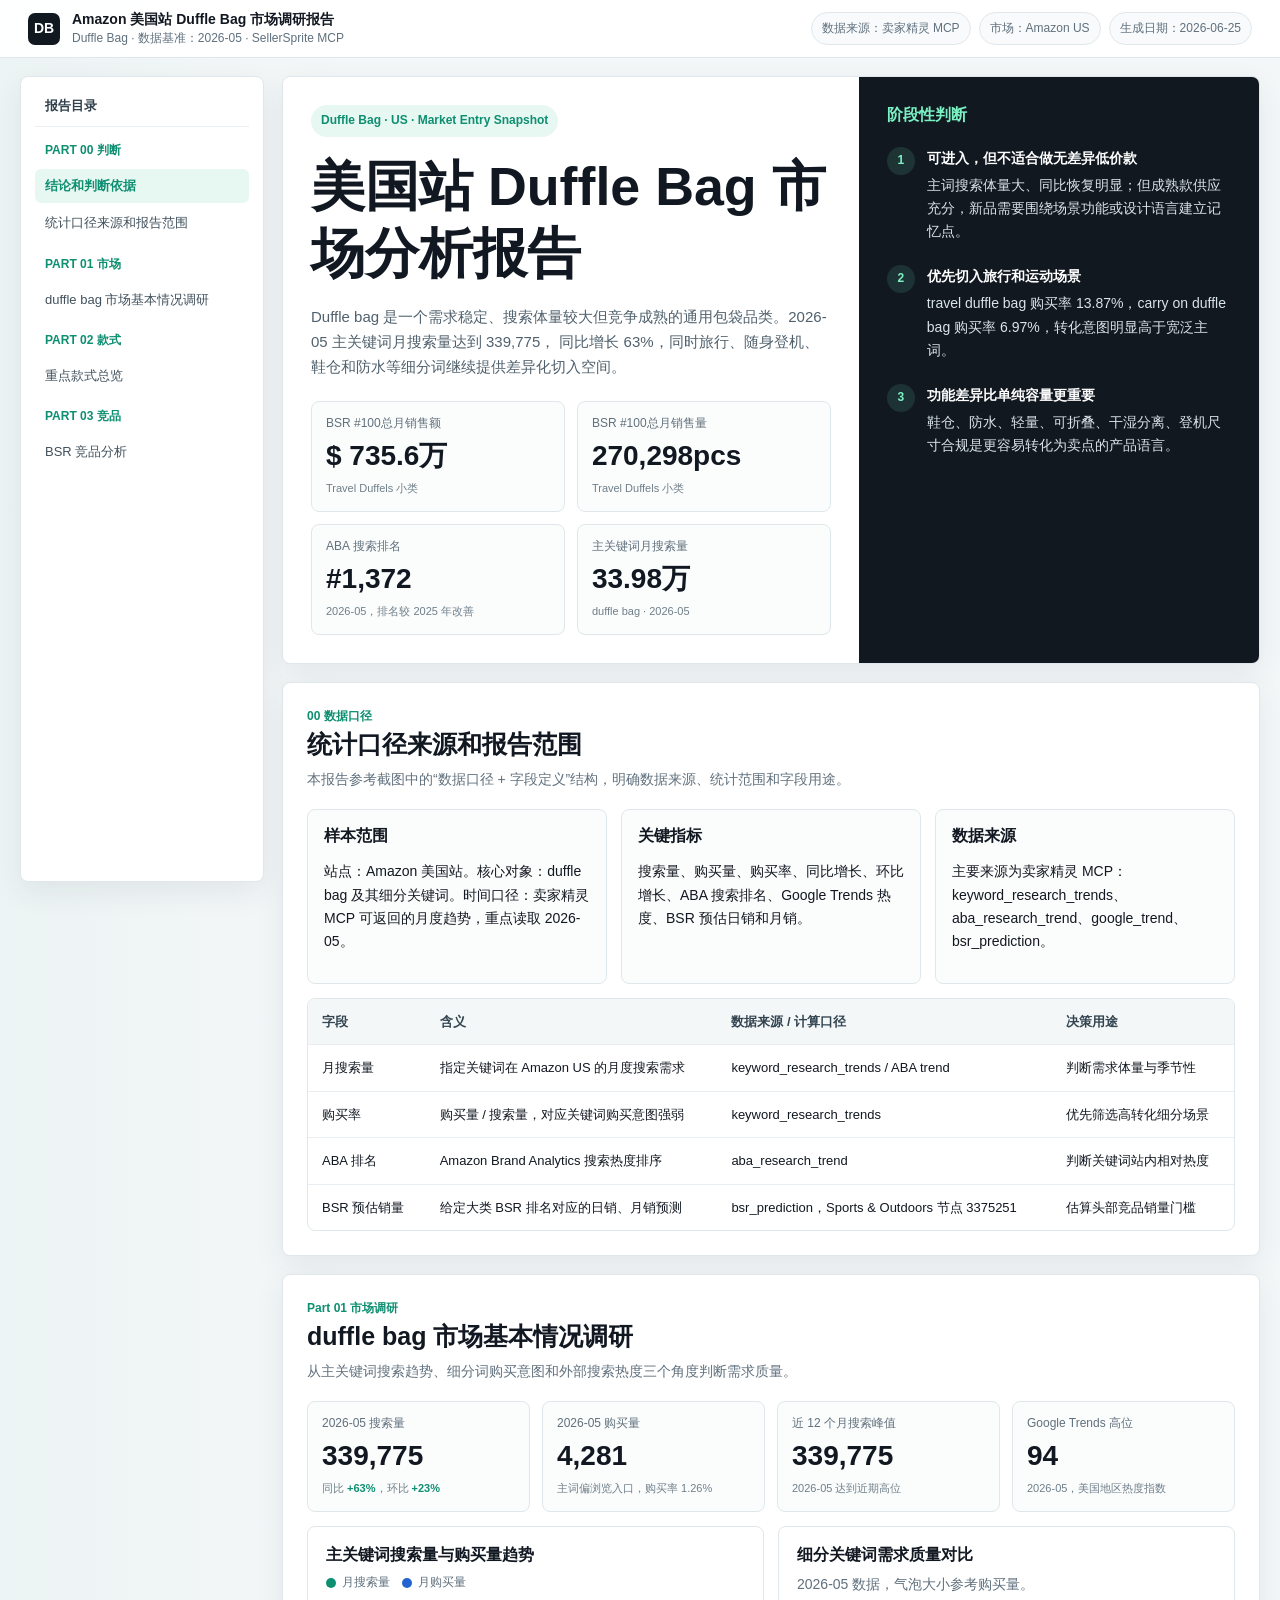
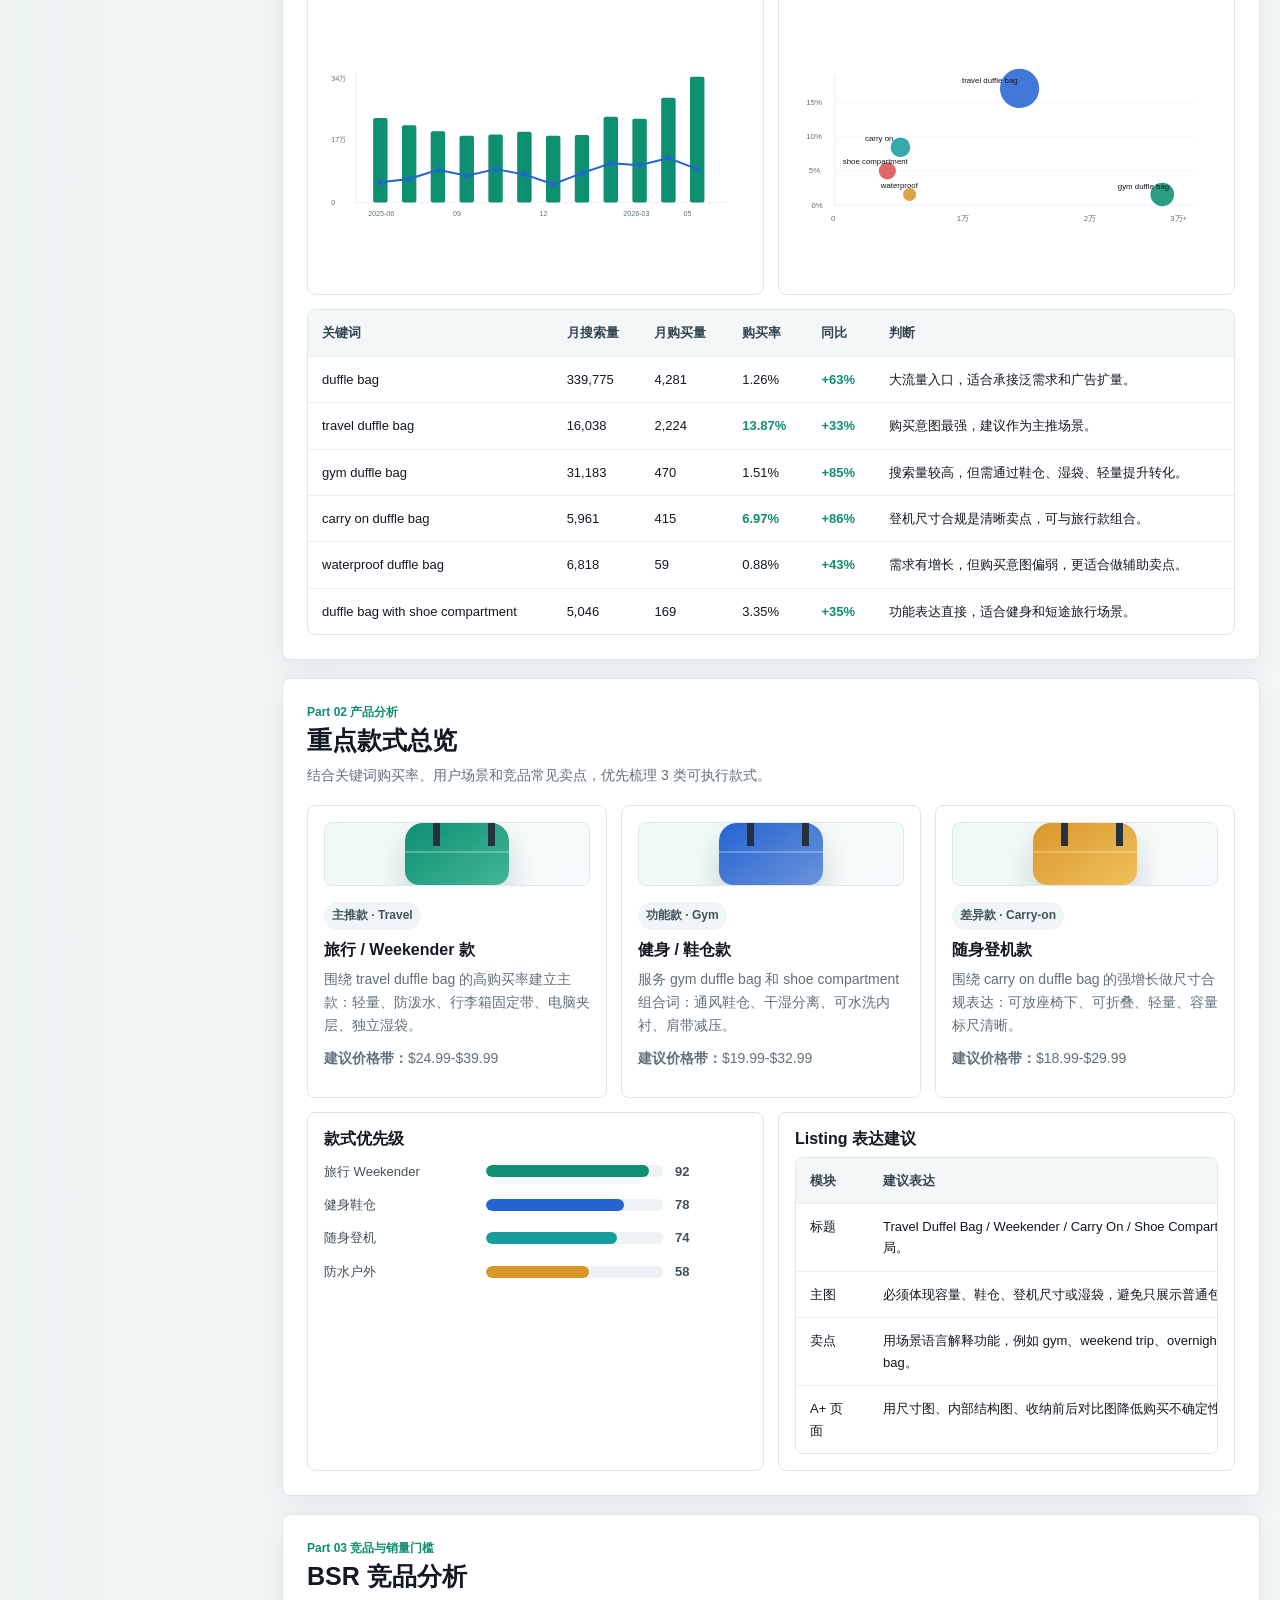
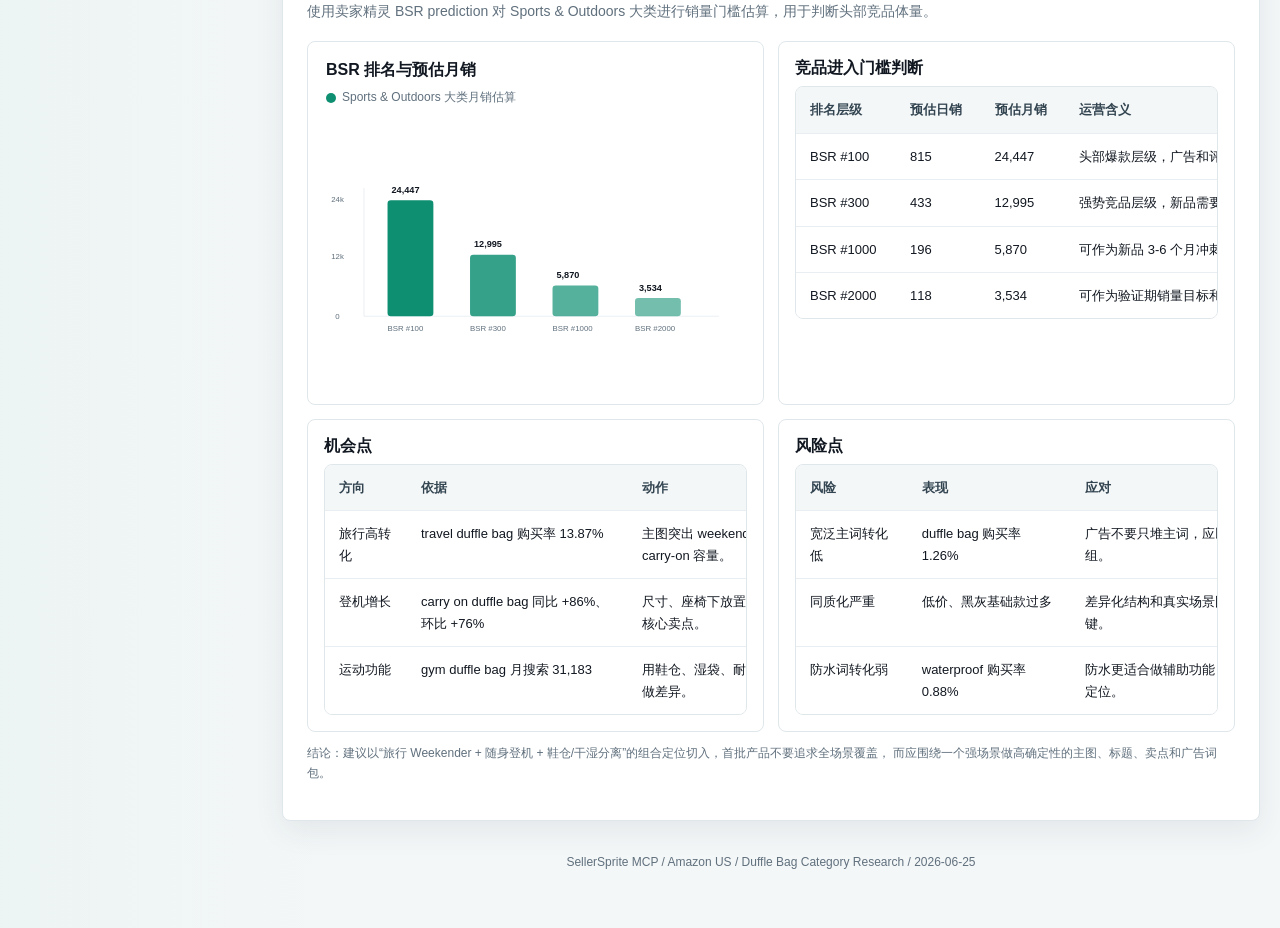
==== duffle-bag-report.html @ 6514e470 "Add files via upload" ====
<!doctype html>
<html lang="zh-CN">
<head>
  <meta charset="utf-8">
  <meta name="viewport" content="width=device-width, initial-scale=1">
  <title>Amazon 美国站 Duffle Bag 市场调研报告</title>
  <style>
    :root {
      --bg: #f4f7f8;
      --paper: #ffffff;
      --ink: #121821;
      --muted: #60707d;
      --soft: #e8eef1;
      --line: #dfe7eb;
      --green: #0e8f72;
      --green-soft: #e7f7f1;
      --blue: #2364d2;
      --teal: #159c9c;
      --amber: #d9972a;
      --red: #d94a4a;
      --nav: #ffffff;
      --dark: #111820;
      --radius: 8px;
      --shadow: 0 10px 30px rgba(35, 54, 67, 0.08);
    }

    * { box-sizing: border-box; }

    html {
      scroll-behavior: smooth;
    }

    body {
      margin: 0;
      color: var(--ink);
      background:
        linear-gradient(90deg, rgba(14,143,114,0.03), transparent 28%),
        var(--bg);
      font-family: Arial, "Microsoft YaHei", "PingFang SC", sans-serif;
      font-size: 14px;
      line-height: 1.65;
    }

    a { color: inherit; text-decoration: none; }

    .topbar {
      position: sticky;
      top: 0;
      z-index: 5;
      height: 58px;
      display: flex;
      align-items: center;
      justify-content: space-between;
      gap: 20px;
      padding: 0 28px;
      background: rgba(255,255,255,0.94);
      border-bottom: 1px solid var(--line);
      backdrop-filter: blur(12px);
    }

    .brand {
      display: flex;
      align-items: center;
      gap: 12px;
      min-width: 0;
    }

    .brand-mark {
      width: 32px;
      height: 32px;
      border-radius: 7px;
      background: var(--dark);
      display: grid;
      place-items: center;
      color: #fff;
      font-weight: 800;
      letter-spacing: 0;
    }

    .brand strong {
      display: block;
      font-size: 14px;
      line-height: 1.2;
      white-space: nowrap;
      overflow: hidden;
      text-overflow: ellipsis;
    }

    .brand span {
      display: block;
      color: var(--muted);
      font-size: 12px;
      line-height: 1.2;
      margin-top: 3px;
    }

    .source-pill {
      display: flex;
      flex-wrap: wrap;
      justify-content: flex-end;
      gap: 8px;
      color: var(--muted);
      font-size: 12px;
    }

    .source-pill span {
      padding: 6px 10px;
      background: #f8fafb;
      border: 1px solid var(--line);
      border-radius: 999px;
      white-space: nowrap;
    }

    .layout {
      display: grid;
      grid-template-columns: 244px minmax(0, 1fr);
      gap: 18px;
      width: min(1320px, 100%);
      margin: 0 auto;
      padding: 18px 20px 52px;
    }

    aside {
      position: sticky;
      top: 76px;
      height: calc(100vh - 94px);
      overflow: auto;
      align-self: start;
      background: var(--nav);
      border: 1px solid var(--line);
      border-radius: var(--radius);
      box-shadow: var(--shadow);
      padding: 18px 14px;
    }

    .nav-title {
      font-size: 13px;
      color: #31414c;
      font-weight: 800;
      padding: 0 10px 10px;
      border-bottom: 1px solid var(--soft);
      margin-bottom: 10px;
    }

    .nav-section {
      margin: 14px 0 8px;
      padding: 0 10px;
      color: var(--green);
      font-size: 12px;
      font-weight: 800;
      text-transform: uppercase;
    }

    nav a {
      display: block;
      padding: 9px 10px;
      border-radius: 6px;
      color: #41515d;
      font-size: 13px;
      line-height: 1.25;
      margin-bottom: 3px;
    }

    nav a:hover,
    nav a.active {
      background: var(--green-soft);
      color: var(--green);
      font-weight: 800;
    }

    main {
      min-width: 0;
    }

    .hero {
      display: grid;
      grid-template-columns: minmax(0, 1.18fr) minmax(320px, 0.82fr);
      background: var(--paper);
      border: 1px solid var(--line);
      border-radius: var(--radius);
      box-shadow: var(--shadow);
      overflow: hidden;
      margin-bottom: 18px;
    }

    .hero-copy {
      padding: 28px;
    }

    .eyebrow {
      display: inline-flex;
      align-items: center;
      gap: 8px;
      color: var(--green);
      background: var(--green-soft);
      border-radius: 999px;
      padding: 6px 10px;
      font-size: 12px;
      font-weight: 800;
      margin-bottom: 16px;
    }

    h1, h2, h3 {
      margin: 0;
      line-height: 1.25;
      letter-spacing: 0;
    }

    h1 {
      font-size: clamp(32px, 4.2vw, 54px);
      font-weight: 900;
      max-width: 760px;
    }

    h2 {
      font-size: 25px;
      margin-bottom: 8px;
    }

    h3 {
      font-size: 16px;
      margin-bottom: 8px;
    }

    .lead {
      color: #50616d;
      font-size: 15px;
      max-width: 760px;
      margin: 18px 0 22px;
    }

    .metrics {
      display: grid;
      grid-template-columns: repeat(4, minmax(0, 1fr));
      gap: 12px;
    }

    .hero .metrics {
      grid-template-columns: repeat(2, minmax(0, 1fr));
    }

    .metric {
      border: 1px solid var(--line);
      border-radius: var(--radius);
      background: #fbfcfc;
      padding: 14px;
      min-height: 102px;
    }

    .metric span {
      display: block;
      color: var(--muted);
      font-size: 12px;
      line-height: 1.25;
      margin-bottom: 10px;
    }

    .metric strong {
      display: block;
      font-size: clamp(24px, 2.2vw, 28px);
      line-height: 1.1;
      font-weight: 900;
      white-space: nowrap;
      word-break: normal;
    }

    .metric small {
      display: block;
      color: #6f7f89;
      margin-top: 7px;
      font-size: 11px;
    }

    .verdict {
      background: var(--dark);
      color: #d9e4e8;
      padding: 28px 28px 24px;
      min-height: 100%;
    }

    .verdict h3 {
      color: #7af0c3;
      margin-bottom: 22px;
    }

    .verdict-item {
      display: grid;
      grid-template-columns: 28px 1fr;
      gap: 12px;
      margin: 0 0 22px;
    }

    .verdict b {
      color: #fff;
      display: block;
      margin-bottom: 4px;
    }

    .verdict .num {
      width: 28px;
      height: 28px;
      border-radius: 50%;
      display: grid;
      place-items: center;
      background: rgba(122,240,195,0.12);
      color: #7af0c3;
      font-weight: 800;
      font-size: 12px;
    }

    section.panel {
      background: var(--paper);
      border: 1px solid var(--line);
      border-radius: var(--radius);
      box-shadow: var(--shadow);
      padding: 24px;
      margin-bottom: 18px;
      scroll-margin-top: 80px;
    }

    .section-kicker {
      color: var(--green);
      font-weight: 900;
      font-size: 12px;
      margin-bottom: 2px;
    }

    .section-desc {
      color: var(--muted);
      margin: 0 0 18px;
    }

    .grid-2 {
      display: grid;
      grid-template-columns: repeat(2, minmax(0, 1fr));
      gap: 14px;
    }

    .grid-3 {
      display: grid;
      grid-template-columns: repeat(3, minmax(0, 1fr));
      gap: 14px;
    }

    .subcard {
      border: 1px solid var(--line);
      border-radius: var(--radius);
      background: #fff;
      padding: 16px;
      min-width: 0;
    }

    .subcard.tinted {
      background: #fbfdfc;
    }

    .badge {
      display: inline-flex;
      align-items: center;
      gap: 6px;
      padding: 4px 8px;
      border-radius: 999px;
      background: #f0f5f7;
      color: #40525e;
      font-size: 12px;
      font-weight: 700;
      margin-bottom: 10px;
    }

    .table-wrap {
      width: 100%;
      overflow-x: auto;
      border: 1px solid var(--line);
      border-radius: var(--radius);
      background: #fff;
    }

    table {
      width: 100%;
      border-collapse: collapse;
      min-width: 760px;
    }

    th, td {
      padding: 12px 14px;
      border-bottom: 1px solid var(--soft);
      text-align: left;
      vertical-align: top;
      font-size: 13px;
    }

    th {
      background: #f4f7f8;
      color: #334551;
      font-weight: 900;
      white-space: nowrap;
    }

    tr:last-child td { border-bottom: 0; }

    .positive { color: var(--green); font-weight: 900; }
    .negative { color: var(--red); font-weight: 900; }
    .neutral { color: var(--blue); font-weight: 900; }

    .chart {
      width: 100%;
      height: 280px;
      display: block;
    }

    .chart-card {
      padding: 18px 18px 8px;
    }

    .legend {
      display: flex;
      flex-wrap: wrap;
      gap: 12px;
      color: var(--muted);
      font-size: 12px;
      margin: 4px 0 8px;
    }

    .legend span {
      display: inline-flex;
      align-items: center;
      gap: 6px;
    }

    .dot {
      width: 10px;
      height: 10px;
      border-radius: 50%;
      display: inline-block;
      background: var(--green);
    }

    .dot.blue { background: var(--blue); }
    .dot.amber { background: var(--amber); }
    .dot.red { background: var(--red); }
    .dot.teal { background: var(--teal); }

    .style-row {
      display: grid;
      grid-template-columns: 170px 1fr;
      gap: 16px;
      align-items: stretch;
      min-height: 156px;
    }

    .bag-visual {
      position: relative;
      overflow: hidden;
      border-radius: var(--radius);
      background: linear-gradient(145deg, #effaf6, #f8fbfd);
      border: 1px solid var(--line);
      display: grid;
      place-items: center;
    }

    .bag {
      width: 104px;
      height: 62px;
      border-radius: 18px 18px 14px 14px;
      background: linear-gradient(145deg, #151b23, #303b46);
      position: relative;
      box-shadow: 0 18px 32px rgba(17,24,32,0.18);
    }

    .bag:before {
      content: "";
      position: absolute;
      left: 28px;
      top: -22px;
      width: 48px;
      height: 38px;
      border: 7px solid #25313c;
      border-bottom: 0;
      border-radius: 22px 22px 0 0;
    }

    .bag:after {
      content: "";
      position: absolute;
      left: 0;
      right: 0;
      top: 28px;
      border-top: 2px solid rgba(255,255,255,0.25);
    }

    .bag.green { background: linear-gradient(145deg, #0e8f72, #42b598); }
    .bag.blue { background: linear-gradient(145deg, #2364d2, #6b93da); }
    .bag.amber { background: linear-gradient(145deg, #d9972a, #f0c05d); }

    .style-copy p {
      margin: 0 0 10px;
      color: var(--muted);
    }

    .bar-list {
      display: grid;
      gap: 12px;
      margin-top: 12px;
    }

    .bar-row {
      display: grid;
      grid-template-columns: 150px minmax(120px, 1fr) 72px;
      gap: 12px;
      align-items: center;
      color: #40515d;
      font-size: 13px;
    }

    .bar-track {
      height: 12px;
      background: #edf3f5;
      border-radius: 999px;
      overflow: hidden;
    }

    .bar-fill {
      height: 100%;
      background: var(--green);
      border-radius: 999px;
    }

    .note {
      margin-top: 12px;
      color: var(--muted);
      font-size: 12px;
    }

    .footer-note {
      text-align: center;
      color: var(--muted);
      font-size: 12px;
      padding: 14px 0 4px;
    }

    @media (max-width: 1060px) {
      .layout {
        grid-template-columns: 1fr;
      }

      aside {
        position: relative;
        top: 0;
        height: auto;
      }

      nav {
        display: grid;
        grid-template-columns: repeat(2, minmax(0, 1fr));
        gap: 4px 8px;
      }

      .nav-section {
        grid-column: 1 / -1;
      }

      .hero {
        grid-template-columns: 1fr;
      }
    }

    @media (max-width: 760px) {
      .topbar {
        height: auto;
        align-items: flex-start;
        flex-direction: column;
        padding: 14px 16px;
      }

      .source-pill {
        justify-content: flex-start;
      }

      .layout {
        padding: 12px 12px 34px;
      }

      .hero-copy,
      .verdict,
      section.panel {
        padding: 18px;
      }

      .metrics,
      .grid-2,
      .grid-3 {
        grid-template-columns: 1fr;
      }

      nav {
        grid-template-columns: 1fr;
      }

      .style-row {
        grid-template-columns: 1fr;
      }

      .bag-visual {
        min-height: 150px;
      }

      .bar-row {
        grid-template-columns: 1fr;
        gap: 6px;
      }
    }
  </style>
</head>
<body>
  <header class="topbar">
    <div class="brand">
      <div class="brand-mark">DB</div>
      <div>
        <strong>Amazon 美国站 Duffle Bag 市场调研报告</strong>
        <span>Duffle Bag · 数据基准：2026-05 · SellerSprite MCP</span>
      </div>
    </div>
    <div class="source-pill">
      <span>数据来源：卖家精灵 MCP</span>
      <span>市场：Amazon US</span>
      <span>生成日期：2026-06-25</span>
    </div>
  </header>

  <div class="layout">
    <aside>
      <div class="nav-title">报告目录</div>
      <nav>
        <div class="nav-section">PART 00 判断</div>
        <a class="active" href="#summary">结论和判断依据</a>
        <a href="#scope">统计口径来源和报告范围</a>
        <div class="nav-section">PART 01 市场</div>
        <a href="#market">duffle bag 市场基本情况调研</a>
        <div class="nav-section">PART 02 款式</div>
        <a href="#styles">重点款式总览</a>
        <div class="nav-section">PART 03 竞品</div>
        <a href="#bsr">BSR 竞品分析</a>
      </nav>
    </aside>

    <main>
      <section class="hero" id="summary">
        <div class="hero-copy">
          <div class="eyebrow">Duffle Bag · US · Market Entry Snapshot</div>
          <h1>美国站 Duffle Bag 市场分析报告</h1>
          <p class="lead">
            Duffle bag 是一个需求稳定、搜索体量较大但竞争成熟的通用包袋品类。2026-05 主关键词月搜索量达到 339,775，
            同比增长 63%，同时旅行、随身登机、鞋仓和防水等细分词继续提供差异化切入空间。
          </p>
          <div class="metrics">
            <div class="metric">
              <span>BSR #100总月销售额</span>
              <strong>$ 735.6万</strong>
              <small>Travel Duffels 小类</small>
            </div>
            <div class="metric">
              <span>BSR #100总月销售量</span>
              <strong>270,298pcs</strong>
              <small>Travel Duffels 小类</small>
            </div>
            <div class="metric">
              <span>ABA 搜索排名</span>
              <strong>#1,372</strong>
              <small>2026-05，排名较 2025 年改善</small>
            </div>
            <div class="metric">
              <span>主关键词月搜索量</span>
              <strong>33.98万</strong>
              <small>duffle bag · 2026-05</small>
            </div>
          </div>
        </div>

        <div class="verdict">
          <h3>阶段性判断</h3>
          <div class="verdict-item">
            <div class="num">1</div>
            <div>
              <b>可进入，但不适合做无差异低价款</b>
              主词搜索体量大、同比恢复明显；但成熟款供应充分，新品需要围绕场景功能或设计语言建立记忆点。
            </div>
          </div>
          <div class="verdict-item">
            <div class="num">2</div>
            <div>
              <b>优先切入旅行和运动场景</b>
              travel duffle bag 购买率 13.87%，carry on duffle bag 购买率 6.97%，转化意图明显高于宽泛主词。
            </div>
          </div>
          <div class="verdict-item">
            <div class="num">3</div>
            <div>
              <b>功能差异比单纯容量更重要</b>
              鞋仓、防水、轻量、可折叠、干湿分离、登机尺寸合规是更容易转化为卖点的产品语言。
            </div>
          </div>
        </div>
      </section>

      <section class="panel" id="scope">
        <div class="section-kicker">00 数据口径</div>
        <h2>统计口径来源和报告范围</h2>
        <p class="section-desc">本报告参考截图中的“数据口径 + 字段定义”结构，明确数据来源、统计范围和字段用途。</p>

        <div class="grid-3">
          <div class="subcard tinted">
            <h3>样本范围</h3>
            <p>站点：Amazon 美国站。核心对象：duffle bag 及其细分关键词。时间口径：卖家精灵 MCP 可返回的月度趋势，重点读取 2026-05。</p>
          </div>
          <div class="subcard tinted">
            <h3>关键指标</h3>
            <p>搜索量、购买量、购买率、同比增长、环比增长、ABA 搜索排名、Google Trends 热度、BSR 预估日销和月销。</p>
          </div>
          <div class="subcard tinted">
            <h3>数据来源</h3>
            <p>主要来源为卖家精灵 MCP：keyword_research_trends、aba_research_trend、google_trend、bsr_prediction。</p>
          </div>
        </div>

        <div class="table-wrap" style="margin-top:14px;">
          <table>
            <thead>
              <tr>
                <th>字段</th>
                <th>含义</th>
                <th>数据来源 / 计算口径</th>
                <th>决策用途</th>
              </tr>
            </thead>
            <tbody>
              <tr>
                <td>月搜索量</td>
                <td>指定关键词在 Amazon US 的月度搜索需求</td>
                <td>keyword_research_trends / ABA trend</td>
                <td>判断需求体量与季节性</td>
              </tr>
              <tr>
                <td>购买率</td>
                <td>购买量 / 搜索量，对应关键词购买意图强弱</td>
                <td>keyword_research_trends</td>
                <td>优先筛选高转化细分场景</td>
              </tr>
              <tr>
                <td>ABA 排名</td>
                <td>Amazon Brand Analytics 搜索热度排序</td>
                <td>aba_research_trend</td>
                <td>判断关键词站内相对热度</td>
              </tr>
              <tr>
                <td>BSR 预估销量</td>
                <td>给定大类 BSR 排名对应的日销、月销预测</td>
                <td>bsr_prediction，Sports & Outdoors 节点 3375251</td>
                <td>估算头部竞品销量门槛</td>
              </tr>
            </tbody>
          </table>
        </div>
      </section>

      <section class="panel" id="market">
        <div class="section-kicker">Part 01 市场调研</div>
        <h2>duffle bag 市场基本情况调研</h2>
        <p class="section-desc">从主关键词搜索趋势、细分词购买意图和外部搜索热度三个角度判断需求质量。</p>

        <div class="metrics" style="margin-bottom:14px;">
          <div class="metric">
            <span>2026-05 搜索量</span>
            <strong>339,775</strong>
            <small>同比 <b class="positive">+63%</b>，环比 <b class="positive">+23%</b></small>
          </div>
          <div class="metric">
            <span>2026-05 购买量</span>
            <strong>4,281</strong>
            <small>主词偏浏览入口，购买率 1.26%</small>
          </div>
          <div class="metric">
            <span>近 12 个月搜索峰值</span>
            <strong>339,775</strong>
            <small>2026-05 达到近期高位</small>
          </div>
          <div class="metric">
            <span>Google Trends 高位</span>
            <strong>94</strong>
            <small>2026-05，美国地区热度指数</small>
          </div>
        </div>

        <div class="grid-2">
          <div class="subcard chart-card">
            <h3>主关键词搜索量与购买量趋势</h3>
            <div class="legend">
              <span><i class="dot"></i>月搜索量</span>
              <span><i class="dot blue"></i>月购买量</span>
            </div>
            <svg class="chart" viewBox="0 0 640 280" role="img" aria-label="duffle bag 近 12 月搜索量与购买量趋势图">
              <line x1="46" y1="234" x2="610" y2="234" stroke="#dfe7eb"/>
              <line x1="46" y1="34" x2="46" y2="234" stroke="#dfe7eb"/>
              <g fill="#edf3f5">
                <rect x="72" y="105" width="22" height="129" rx="3"/>
                <rect x="116" y="116" width="22" height="118" rx="3"/>
                <rect x="160" y="125" width="22" height="109" rx="3"/>
                <rect x="204" y="132" width="22" height="102" rx="3"/>
                <rect x="248" y="130" width="22" height="104" rx="3"/>
                <rect x="292" y="126" width="22" height="108" rx="3"/>
                <rect x="336" y="132" width="22" height="102" rx="3"/>
                <rect x="380" y="131" width="22" height="103" rx="3"/>
                <rect x="424" y="103" width="22" height="131" rx="3"/>
                <rect x="468" y="106" width="22" height="128" rx="3"/>
                <rect x="512" y="74" width="22" height="160" rx="3"/>
                <rect x="556" y="42" width="22" height="192" rx="3"/>
              </g>
              <g fill="#0e8f72">
                <rect x="72" y="105" width="22" height="129" rx="3"/>
                <rect x="116" y="116" width="22" height="118" rx="3"/>
                <rect x="160" y="125" width="22" height="109" rx="3"/>
                <rect x="204" y="132" width="22" height="102" rx="3"/>
                <rect x="248" y="130" width="22" height="104" rx="3"/>
                <rect x="292" y="126" width="22" height="108" rx="3"/>
                <rect x="336" y="132" width="22" height="102" rx="3"/>
                <rect x="380" y="131" width="22" height="103" rx="3"/>
                <rect x="424" y="103" width="22" height="131" rx="3"/>
                <rect x="468" y="106" width="22" height="128" rx="3"/>
                <rect x="512" y="74" width="22" height="160" rx="3"/>
                <rect x="556" y="42" width="22" height="192" rx="3"/>
              </g>
              <polyline points="83,203 127,198 171,184 215,193 259,183 303,191 347,206 391,189 435,174 479,177 523,166 567,183" fill="none" stroke="#2364d2" stroke-width="3"/>
              <g fill="#2364d2">
                <circle cx="83" cy="203" r="4"/><circle cx="127" cy="198" r="4"/><circle cx="171" cy="184" r="4"/>
                <circle cx="215" cy="193" r="4"/><circle cx="259" cy="183" r="4"/><circle cx="303" cy="191" r="4"/>
                <circle cx="347" cy="206" r="4"/><circle cx="391" cy="189" r="4"/><circle cx="435" cy="174" r="4"/>
                <circle cx="479" cy="177" r="4"/><circle cx="523" cy="166" r="4"/><circle cx="567" cy="183" r="4"/>
              </g>
              <g fill="#60707d" font-size="11">
                <text x="64" y="254">2025-06</text><text x="194" y="254">09</text><text x="326" y="254">12</text><text x="454" y="254">2026-03</text><text x="546" y="254">05</text>
                <text x="8" y="238">0</text><text x="8" y="142">17万</text><text x="8" y="48">34万</text>
              </g>
            </svg>
          </div>

          <div class="subcard chart-card">
            <h3>细分关键词需求质量对比</h3>
            <p class="section-desc" style="margin-bottom:10px;">2026-05 数据，气泡大小参考购买量。</p>
            <svg class="chart" viewBox="0 0 640 280" role="img" aria-label="细分词搜索量和购买率散点图">
              <line x1="58" y1="230" x2="606" y2="230" stroke="#dfe7eb"/>
              <line x1="58" y1="32" x2="58" y2="230" stroke="#dfe7eb"/>
              <g stroke="#edf3f5">
                <line x1="58" y1="178" x2="606" y2="178"/><line x1="58" y1="126" x2="606" y2="126"/><line x1="58" y1="74" x2="606" y2="74"/>
              </g>
              <g font-size="12" fill="#60707d">
                <text x="22" y="234">0%</text><text x="18" y="182">5%</text><text x="14" y="130">10%</text><text x="14" y="78">15%</text>
                <text x="52" y="255">0</text><text x="244" y="255">1万</text><text x="438" y="255">2万</text><text x="570" y="255">3万+</text>
              </g>
              <g>
                <circle cx="558" cy="214" r="18" fill="#0e8f72" opacity=".88"/><text x="490" y="205" fill="#121821" font-size="12">gym duffle bag</text>
                <circle cx="340" cy="52" r="30" fill="#2364d2" opacity=".86"/><text x="252" y="44" fill="#121821" font-size="12">travel duffle bag</text>
                <circle cx="158" cy="142" r="15" fill="#159c9c" opacity=".86"/><text x="104" y="132" fill="#121821" font-size="12">carry on</text>
                <circle cx="172" cy="214" r="10" fill="#d9972a" opacity=".88"/><text x="128" y="204" fill="#121821" font-size="12">waterproof</text>
                <circle cx="138" cy="178" r="13" fill="#d94a4a" opacity=".84"/><text x="70" y="168" fill="#121821" font-size="12">shoe compartment</text>
              </g>
            </svg>
          </div>
        </div>

        <div class="table-wrap" style="margin-top:14px;">
          <table>
            <thead>
              <tr>
                <th>关键词</th>
                <th>月搜索量</th>
                <th>月购买量</th>
                <th>购买率</th>
                <th>同比</th>
                <th>判断</th>
              </tr>
            </thead>
            <tbody>
              <tr>
                <td>duffle bag</td>
                <td>339,775</td>
                <td>4,281</td>
                <td>1.26%</td>
                <td class="positive">+63%</td>
                <td>大流量入口，适合承接泛需求和广告扩量。</td>
              </tr>
              <tr>
                <td>travel duffle bag</td>
                <td>16,038</td>
                <td>2,224</td>
                <td class="positive">13.87%</td>
                <td class="positive">+33%</td>
                <td>购买意图最强，建议作为主推场景。</td>
              </tr>
              <tr>
                <td>gym duffle bag</td>
                <td>31,183</td>
                <td>470</td>
                <td>1.51%</td>
                <td class="positive">+85%</td>
                <td>搜索量较高，但需通过鞋仓、湿袋、轻量提升转化。</td>
              </tr>
              <tr>
                <td>carry on duffle bag</td>
                <td>5,961</td>
                <td>415</td>
                <td class="positive">6.97%</td>
                <td class="positive">+86%</td>
                <td>登机尺寸合规是清晰卖点，可与旅行款组合。</td>
              </tr>
              <tr>
                <td>waterproof duffle bag</td>
                <td>6,818</td>
                <td>59</td>
                <td>0.88%</td>
                <td class="positive">+43%</td>
                <td>需求有增长，但购买意图偏弱，更适合做辅助卖点。</td>
              </tr>
              <tr>
                <td>duffle bag with shoe compartment</td>
                <td>5,046</td>
                <td>169</td>
                <td>3.35%</td>
                <td class="positive">+35%</td>
                <td>功能表达直接，适合健身和短途旅行场景。</td>
              </tr>
            </tbody>
          </table>
        </div>
      </section>

      <section class="panel" id="styles">
        <div class="section-kicker">Part 02 产品分析</div>
        <h2>重点款式总览</h2>
        <p class="section-desc">结合关键词购买率、用户场景和竞品常见卖点，优先梳理 3 类可执行款式。</p>

        <div class="grid-3">
          <div class="subcard">
            <div class="style-row" style="grid-template-columns: 1fr;">
              <div class="bag-visual"><div class="bag green"></div></div>
              <div class="style-copy">
                <span class="badge">主推款 · Travel</span>
                <h3>旅行 / Weekender 款</h3>
                <p>围绕 travel duffle bag 的高购买率建立主款：轻量、防泼水、行李箱固定带、电脑夹层、独立湿袋。</p>
                <p><b>建议价格带：</b>$24.99-$39.99</p>
              </div>
            </div>
          </div>

          <div class="subcard">
            <div class="style-row" style="grid-template-columns: 1fr;">
              <div class="bag-visual"><div class="bag blue"></div></div>
              <div class="style-copy">
                <span class="badge">功能款 · Gym</span>
                <h3>健身 / 鞋仓款</h3>
                <p>服务 gym duffle bag 和 shoe compartment 组合词：通风鞋仓、干湿分离、可水洗内衬、肩带减压。</p>
                <p><b>建议价格带：</b>$19.99-$32.99</p>
              </div>
            </div>
          </div>

          <div class="subcard">
            <div class="style-row" style="grid-template-columns: 1fr;">
              <div class="bag-visual"><div class="bag amber"></div></div>
              <div class="style-copy">
                <span class="badge">差异款 · Carry-on</span>
                <h3>随身登机款</h3>
                <p>围绕 carry on duffle bag 的强增长做尺寸合规表达：可放座椅下、可折叠、轻量、容量标尺清晰。</p>
                <p><b>建议价格带：</b>$18.99-$29.99</p>
              </div>
            </div>
          </div>
        </div>

        <div class="grid-2" style="margin-top:14px;">
          <div class="subcard">
            <h3>款式优先级</h3>
            <div class="bar-list">
              <div class="bar-row">
                <span>旅行 Weekender</span>
                <div class="bar-track"><div class="bar-fill" style="width:92%"></div></div>
                <b>92</b>
              </div>
              <div class="bar-row">
                <span>健身鞋仓</span>
                <div class="bar-track"><div class="bar-fill" style="width:78%; background:var(--blue)"></div></div>
                <b>78</b>
              </div>
              <div class="bar-row">
                <span>随身登机</span>
                <div class="bar-track"><div class="bar-fill" style="width:74%; background:var(--teal)"></div></div>
                <b>74</b>
              </div>
              <div class="bar-row">
                <span>防水户外</span>
                <div class="bar-track"><div class="bar-fill" style="width:58%; background:var(--amber)"></div></div>
                <b>58</b>
              </div>
            </div>
          </div>
          <div class="subcard">
            <h3>Listing 表达建议</h3>
            <div class="table-wrap">
              <table style="min-width:520px;">
                <thead>
                  <tr><th>模块</th><th>建议表达</th></tr>
                </thead>
                <tbody>
                  <tr><td>标题</td><td>Travel Duffel Bag / Weekender / Carry On / Shoe Compartment 组合布局。</td></tr>
                  <tr><td>主图</td><td>必须体现容量、鞋仓、登机尺寸或湿袋，避免只展示普通包型。</td></tr>
                  <tr><td>卖点</td><td>用场景语言解释功能，例如 gym、weekend trip、overnight、hospital bag。</td></tr>
                  <tr><td>A+ 页面</td><td>用尺寸图、内部结构图、收纳前后对比图降低购买不确定性。</td></tr>
                </tbody>
              </table>
            </div>
          </div>
        </div>
      </section>

      <section class="panel" id="bsr">
        <div class="section-kicker">Part 03 竞品与销量门槛</div>
        <h2>BSR 竞品分析</h2>
        <p class="section-desc">使用卖家精灵 BSR prediction 对 Sports & Outdoors 大类进行销量门槛估算，用于判断头部竞品体量。</p>

        <div class="grid-2">
          <div class="subcard chart-card">
            <h3>BSR 排名与预估月销</h3>
            <div class="legend">
              <span><i class="dot"></i>Sports & Outdoors 大类月销估算</span>
            </div>
            <svg class="chart" viewBox="0 0 640 280" role="img" aria-label="BSR 排名与预估月销柱状图">
              <line x1="58" y1="232" x2="600" y2="232" stroke="#dfe7eb"/>
              <line x1="58" y1="36" x2="58" y2="232" stroke="#dfe7eb"/>
              <g fill="#0e8f72">
                <rect x="94" y="55" width="70" height="177" rx="5"/>
                <rect x="220" y="138" width="70" height="94" rx="5" opacity=".84"/>
                <rect x="346" y="185" width="70" height="47" rx="5" opacity=".7"/>
                <rect x="472" y="204" width="70" height="28" rx="5" opacity=".58"/>
              </g>
              <g fill="#121821" font-size="14" font-weight="700">
                <text x="100" y="44">24,447</text>
                <text x="226" y="126">12,995</text>
                <text x="352" y="174">5,870</text>
                <text x="478" y="193">3,534</text>
              </g>
              <g fill="#60707d" font-size="12">
                <text x="94" y="255">BSR #100</text>
                <text x="220" y="255">BSR #300</text>
                <text x="346" y="255">BSR #1000</text>
                <text x="472" y="255">BSR #2000</text>
                <text x="14" y="236">0</text><text x="8" y="144">12k</text><text x="8" y="58">24k</text>
              </g>
            </svg>
          </div>

          <div class="subcard">
            <h3>竞品进入门槛判断</h3>
            <div class="table-wrap">
              <table style="min-width:560px;">
                <thead>
                  <tr>
                    <th>排名层级</th>
                    <th>预估日销</th>
                    <th>预估月销</th>
                    <th>运营含义</th>
                  </tr>
                </thead>
                <tbody>
                  <tr>
                    <td>BSR #100</td>
                    <td>815</td>
                    <td>24,447</td>
                    <td>头部爆款层级，广告和评价壁垒较高。</td>
                  </tr>
                  <tr>
                    <td>BSR #300</td>
                    <td>433</td>
                    <td>12,995</td>
                    <td>强势竞品层级，新品需要明确差异和预算。</td>
                  </tr>
                  <tr>
                    <td>BSR #1000</td>
                    <td>196</td>
                    <td>5,870</td>
                    <td>可作为新品 3-6 个月冲刺目标。</td>
                  </tr>
                  <tr>
                    <td>BSR #2000</td>
                    <td>118</td>
                    <td>3,534</td>
                    <td>可作为验证期销量目标和广告效率基线。</td>
                  </tr>
                </tbody>
              </table>
            </div>
          </div>
        </div>

        <div class="grid-2" style="margin-top:14px;">
          <div class="subcard">
            <h3>机会点</h3>
            <div class="table-wrap">
              <table style="min-width:560px;">
                <thead>
                  <tr><th>方向</th><th>依据</th><th>动作</th></tr>
                </thead>
                <tbody>
                  <tr>
                    <td>旅行高转化</td>
                    <td>travel duffle bag 购买率 13.87%</td>
                    <td>主图突出 weekender、overnight、carry-on 容量。</td>
                  </tr>
                  <tr>
                    <td>登机增长</td>
                    <td>carry on duffle bag 同比 +86%、环比 +76%</td>
                    <td>尺寸、座椅下放置、行李箱固定带写进核心卖点。</td>
                  </tr>
                  <tr>
                    <td>运动功能</td>
                    <td>gym duffle bag 月搜索 31,183</td>
                    <td>用鞋仓、湿袋、耐脏内衬、肩带舒适度做差异。</td>
                  </tr>
                </tbody>
              </table>
            </div>
          </div>
          <div class="subcard">
            <h3>风险点</h3>
            <div class="table-wrap">
              <table style="min-width:560px;">
                <thead>
                  <tr><th>风险</th><th>表现</th><th>应对</th></tr>
                </thead>
                <tbody>
                  <tr>
                    <td>宽泛主词转化低</td>
                    <td>duffle bag 购买率 1.26%</td>
                    <td>广告不要只堆主词，应以高意图长尾词分组。</td>
                  </tr>
                  <tr>
                    <td>同质化严重</td>
                    <td>低价、黑灰基础款过多</td>
                    <td>差异化结构和真实场景图比单纯颜色更关键。</td>
                  </tr>
                  <tr>
                    <td>防水词转化弱</td>
                    <td>waterproof 购买率 0.88%</td>
                    <td>防水更适合做辅助功能，不建议单独作为主定位。</td>
                  </tr>
                </tbody>
              </table>
            </div>
          </div>
        </div>

        <p class="note">
          结论：建议以“旅行 Weekender + 随身登机 + 鞋仓/干湿分离”的组合定位切入，首批产品不要追求全场景覆盖，
          而应围绕一个强场景做高确定性的主图、标题、卖点和广告词包。
        </p>
      </section>

      <div class="footer-note">SellerSprite MCP / Amazon US / Duffle Bag Category Research / 2026-06-25</div>
    </main>
  </div>
</body>
</html>
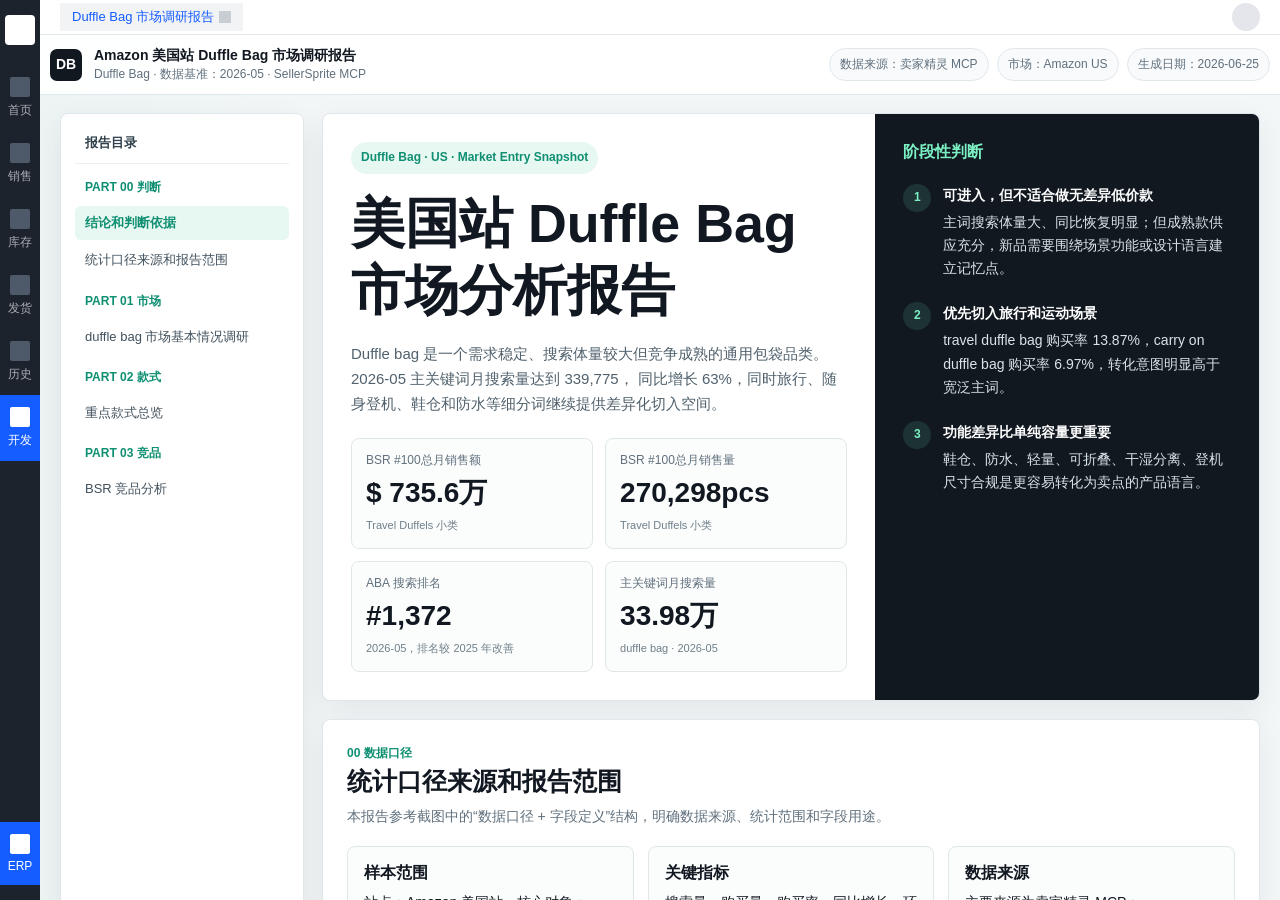
==== commit 100f396f: "Add files via upload" ====
--- a/duffle-bag-report.html
+++ b/duffle-bag-report.html
@@ -4,6 +4,7 @@
   <meta charset="utf-8">
   <meta name="viewport" content="width=device-width, initial-scale=1">
   <title>Amazon 美国站 Duffle Bag 市场调研报告</title>
+  <link rel="stylesheet" href="css/dashboard.css">
   <style>
     :root {
       --bg: #f4f7f8;
@@ -30,29 +31,18 @@
       scroll-behavior: smooth;
     }
 
-    body {
-      margin: 0;
-      color: var(--ink);
-      background:
-        linear-gradient(90deg, rgba(14,143,114,0.03), transparent 28%),
-        var(--bg);
-      font-family: Arial, "Microsoft YaHei", "PingFang SC", sans-serif;
-      font-size: 14px;
-      line-height: 1.65;
-    }
-
     a { color: inherit; text-decoration: none; }
 
     .topbar {
       position: sticky;
       top: 0;
       z-index: 5;
-      height: 58px;
+      min-height: 60px;
       display: flex;
       align-items: center;
       justify-content: space-between;
       gap: 20px;
-      padding: 0 28px;
+      padding: 10px 10px;
       background: rgba(255,255,255,0.94);
       border-bottom: 1px solid var(--line);
       backdrop-filter: blur(12px);
@@ -172,6 +162,18 @@
       min-width: 0;
     }
 
+    /* 报告内容区域样式覆盖 */
+    .content-scrollable {
+      font-family: Arial, "Microsoft YaHei", "PingFang SC", sans-serif;
+      font-size: 14px;
+      line-height: 1.65;
+      color: var(--ink);
+      background:
+        linear-gradient(90deg, rgba(14,143,114,0.03), transparent 28%),
+        var(--bg);
+      padding: 0;
+    }
+
     .hero {
       display: grid;
       grid-template-columns: minmax(0, 1.18fr) minmax(320px, 0.82fr);
@@ -612,38 +614,90 @@
   </style>
 </head>
 <body>
-  <header class="topbar">
-    <div class="brand">
-      <div class="brand-mark">DB</div>
-      <div>
-        <strong>Amazon 美国站 Duffle Bag 市场调研报告</strong>
-        <span>Duffle Bag · 数据基准：2026-05 · SellerSprite MCP</span>
-      </div>
+
+    <!-- ===== 登录遮罩层 ===== -->
+    <div id="loginOverlay" class="login-overlay hidden">
+        <div class="login-card">
+            <div class="login-title">Duffle Bag 市场调研报告</div>
+            <div class="login-subtitle">请输入账号密码登录</div>
+            <input type="text" id="loginUser" class="login-input" placeholder="用户名" autocomplete="username">
+            <input type="password" id="loginPass" class="login-input" placeholder="密码" autocomplete="current-password">
+            <button id="loginBtn" class="login-btn" onclick="doLogin()">登 录</button>
+            <div id="loginError" class="login-error"></div>
+            <div class="login-footer">Acme Zone 数据看板</div>
+        </div>
     </div>
-    <div class="source-pill">
-      <span>数据来源：卖家精灵 MCP</span>
-      <span>市场：Amazon US</span>
-      <span>生成日期：2026-06-25</span>
+
+    <!-- ===== 侧边栏 ===== -->
+    <div class="sidebar">
+        <div class="sidebar-logo"></div>
+        <a class="nav-item" href="index.html">
+            <div class="nav-icon-placeholder"></div>首页
+        </a>
+        <a class="nav-item" href="index.html">
+            <div class="nav-icon-placeholder"></div>销售
+        </a>
+        <a class="nav-item" href="inventory.html">
+            <div class="nav-icon-placeholder"></div>库存
+        </a>
+        <a class="nav-item" href="vc_replenishment_model.html">
+            <div class="nav-icon-placeholder"></div>发货
+        </a>
+        <a class="nav-item" href="history.html">
+            <div class="nav-icon-placeholder"></div>历史
+        </a>
+        <a class="nav-item active" href="duffle-bag-report.html">
+            <div class="nav-icon-placeholder" style="background-color:#fff;"></div>开发
+        </a>
+        <a class="nav-item erp" href="#">
+            <div class="nav-icon-placeholder" style="background-color:#fff;"></div>ERP
+        </a>
     </div>
-  </header>
-
-  <div class="layout">
-    <aside>
-      <div class="nav-title">报告目录</div>
-      <nav>
-        <div class="nav-section">PART 00 判断</div>
-        <a class="active" href="#summary">结论和判断依据</a>
-        <a href="#scope">统计口径来源和报告范围</a>
-        <div class="nav-section">PART 01 市场</div>
-        <a href="#market">duffle bag 市场基本情况调研</a>
-        <div class="nav-section">PART 02 款式</div>
-        <a href="#styles">重点款式总览</a>
-        <div class="nav-section">PART 03 竞品</div>
-        <a href="#bsr">BSR 竞品分析</a>
-      </nav>
-    </aside>
-
-    <main>
+
+    <!-- ===== 主内容区 ===== -->
+    <div class="main-container">
+        <header class="top-header">
+            <div class="header-tabs">
+                <div class="tab active">Duffle Bag 市场调研报告<div class="close-icon-placeholder"></div></div>
+            </div>
+            <div class="header-right">
+                <div class="user-avatar-placeholder"></div>
+            </div>
+        </header>
+
+        <main class="content-scrollable">
+      <header class="topbar">
+        <div class="brand">
+          <div class="brand-mark">DB</div>
+          <div>
+            <strong>Amazon 美国站 Duffle Bag 市场调研报告</strong>
+            <span>Duffle Bag · 数据基准：2026-05 · SellerSprite MCP</span>
+          </div>
+        </div>
+        <div class="source-pill">
+          <span>数据来源：卖家精灵 MCP</span>
+          <span>市场：Amazon US</span>
+          <span>生成日期：2026-06-25</span>
+        </div>
+      </header>
+
+      <div class="layout">
+        <aside>
+          <div class="nav-title">报告目录</div>
+          <nav>
+            <div class="nav-section">PART 00 判断</div>
+            <a class="active" href="#summary">结论和判断依据</a>
+            <a href="#scope">统计口径来源和报告范围</a>
+            <div class="nav-section">PART 01 市场</div>
+            <a href="#market">duffle bag 市场基本情况调研</a>
+            <div class="nav-section">PART 02 款式</div>
+            <a href="#styles">重点款式总览</a>
+            <div class="nav-section">PART 03 竞品</div>
+            <a href="#bsr">BSR 竞品分析</a>
+          </nav>
+        </aside>
+
+        <main>
       <section class="hero" id="summary">
         <div class="hero-copy">
           <div class="eyebrow">Duffle Bag · US · Market Entry Snapshot</div>
@@ -1163,7 +1217,11 @@
       </section>
 
       <div class="footer-note">SellerSprite MCP / Amazon US / Duffle Bag Category Research / 2026-06-25</div>
-    </main>
-  </div>
+        </main>
+      </div>
+        </main>
+    </div>
+
+    <script src="js/common.js"></script>
 </body>
 </html>
--- a/css/dashboard.css
+++ b/css/dashboard.css
@@ -0,0 +1,214 @@
+/* 基础样式复位 */
+* { margin: 0; padding: 0; box-sizing: border-box; font-family: -apple-system, BlinkMacSystemFont, "Segoe UI", Roboto, "Helvetica Neue", Arial, sans-serif; }
+body { background-color: #f2f3f5; display: flex; height: 100vh; overflow: hidden; }
+
+/* 侧边栏样式 */
+.sidebar { width: 40px; background-color: #1d232d; color: #fff; display: flex; flex-direction: column; align-items: center; padding: 15px 0; flex-shrink: 0; }
+.sidebar-logo { width: 30px; height: 30px; background-color: #fff; margin-bottom: 20px; border-radius: 4px; }
+.nav-item { width: 100%; padding: 12px 0; text-align: center; font-size: 12px; color: #a9adb2; cursor: pointer; text-decoration: none; display: block; }
+.nav-item:hover { color: #fff; background-color: rgba(255,255,255,0.05); }
+.nav-item.active { color: #fff; background-color: #165dff; }
+.nav-icon-placeholder { width: 20px; height: 20px; background-color: #4e5969; margin: 0 auto 5px; border-radius: 2px; }
+.nav-item.erp { margin-top: auto; background-color: #165dff; color: #fff; }
+
+/* 右侧主内容容器 */
+.main-container { flex: 1; display: flex; flex-direction: column; overflow: hidden; }
+.top-header { height: 35px; background-color: #fff; border-bottom: 1px solid #e5e6eb; display: flex; align-items: center; justify-content: space-between; padding: 0 20px; }
+.header-tabs { display: flex; gap: 10px; }
+.tab { padding: 5px 12px; font-size: 13px; color: #4e5969; border-radius: 2px; display: flex; align-items: center; gap: 5px; }
+.tab.active { background-color: #f2f3f5; color: #165dff; }
+.close-icon-placeholder { width: 12px; height: 12px; background-color: #c9cdd4; }
+.header-right { display: flex; align-items: center; gap: 15px; }
+.user-avatar-placeholder { width: 28px; height: 28px; background-color: #e5e6eb; border-radius: 50%; }
+
+/* 主区域内容滚动容器 */
+.content-scrollable { flex: 1; padding: 4px 16px 16px 16px; display: flex; flex-direction: column; overflow-y: auto; }
+.page-title-row { display: flex; justify-content: space-between; align-items: flex-end; margin-bottom: 4px; }
+.title-group { display: flex; align-items: center; }
+.title-group h2 { font-size: 16px; font-weight: 600; display: flex; align-items: center; gap: 3px; }
+.update-time { font-size: 12px; color: #86909c; }
+
+/* 筛选器行 */
+.filter-row { display: flex; gap: 2px; margin-bottom: 4px; flex-wrap: wrap; }
+.select-placeholder { min-width: 120px; height: 28px; background-color: #fff; border: 1px solid #e5e6eb; border-radius: 2px; padding: 0 5px; display: flex; align-items: center; justify-content: space-between; font-size: 12px; color: #1d2129; }
+.arrow-placeholder { width: 10px; height: 6px; background-color: #c9cdd4; }
+
+/* 数据卡片 */
+.stats-grid { display: grid; grid-template-columns: repeat(6, 1fr); gap: 6px; margin-bottom: 4px; }
+.stat-card { background-color: #fff; padding: 16px; padding-top: 4px; border-radius: 2px; border: 1px solid #e5e6eb; height: 80px; }
+.stat-header { display: flex; justify-content: space-between; font-size: 14px; color: #4e5969; margin-bottom: 2px; }
+.stat-value { font-size: 18px; font-weight: bold; color: #1d2129; margin-bottom: 2px; }
+.stat-footer { font-size: 12px; display: flex; justify-content: space-between; }
+
+.trend-up { color: #00b42a; font-weight: 500; }
+.trend-down { color: #f53f3f; font-weight: 500; }
+.trend-none { color: #86909c; }
+
+/* 表格控制栏 */
+.table-toolbar { background-color: #fff; padding: 12px; display: flex; justify-content: space-between; align-items: center; border: 1px solid #e5e6eb; border-bottom: none; height: 40px; }
+.toolbar-left { display: flex; gap: 10px; align-items: center; }
+.toolbar-right { display: flex; align-items: center; gap: 8px; font-size: 12px; color: #4e5969; }
+.download-btn {
+    display: inline-flex;
+    align-items: center;
+    gap: 4px;
+    padding: 2px 10px;
+    height: 24px;
+    font-size: 12px;
+    color: #4e5969;
+    background: #fff;
+    border: 1px solid #e5e6eb;
+    border-radius: 2px;
+    cursor: pointer;
+    transition: all 0.15s;
+    white-space: nowrap;
+    user-select: none;
+}
+.download-btn:hover {
+    color: #165dff;
+    border-color: #165dff;
+    background: #e8f0ff;
+}
+.search-group { display: flex; border: 1px solid #e5e6eb; height: 24px; border-radius: 2px; font-size: 10px; background: #fff; }
+.search-group input:focus { outline: none; }
+.seg-control { display: flex; border: 1px solid #e5e6eb; border-radius: 2px; overflow: hidden; cursor: pointer; }
+.seg-btn { padding: 0 12px; height: 24px; line-height: 24px; font-size: 10px; background: #fff; border-right: 1px solid #e5e6eb; transition: 0.2s; }
+.seg-btn:last-child { border-right: none; }
+.seg-btn.active { color: #165dff; border: 1px solid #165dff; position: relative; z-index: 1; }
+
+/* 数据表格 */
+.table-container { background-color: #fff; border: 1px solid #e5e6eb; overflow: auto; min-height: 300px; }
+table { width: 100%; border-collapse: collapse; font-size: 12px; }
+th { background-color: #f7f8fa; text-align: left; padding: 6px 10px; border: 1px solid #e5e6eb; color: #4e5969; font-weight: bold; position: sticky; top: 0; z-index: 10; white-space: nowrap; }
+.resize-handle { position: absolute; right: -3px; top: 0; bottom: 0; width: 6px; cursor: col-resize; z-index: 20; background: transparent; transition: background-color 0.15s; }
+.resize-handle:hover, .resize-handle.active { background-color: #165dff; }
+td { padding: 6px 10px; border: 1px solid #e5e6eb; vertical-align: middle; word-break: break-all; }
+
+.col-core1-id { width: 180px; min-width: 180px; max-width: 180px; white-space: nowrap; overflow: hidden; text-overflow: ellipsis; }
+.col-core2-id { width: 110px; min-width: 110px; max-width: 110px; }
+.col-core3-id { width: 80px; min-width: 80px; max-width: 80px; white-space: nowrap; overflow: hidden; text-overflow: ellipsis; }
+.col-core4-id { width: 150px; min-width: 150px; max-width: 150px; white-space: nowrap; overflow: hidden; text-overflow: ellipsis; }
+
+.action-link { color: #165dff; cursor: pointer; user-select: none; }
+
+/* ===== ASIN 亚马逊跳转按钮 ===== */
+.asin-link-btn {
+    display: inline-flex;
+    align-items: center;
+    justify-content: center;
+    width: 18px;
+    height: 18px;
+    margin-left: 4px;
+    font-size: 11px;
+    color: #86909c;
+    cursor: pointer;
+    border: 1px solid transparent;
+    border-radius: 3px;
+    background: transparent;
+    transition: all 0.15s;
+    vertical-align: middle;
+    text-decoration: none;
+    opacity: 0;
+    user-select: none;
+    flex-shrink: 0;
+}
+tr:hover .asin-link-btn,
+.dropdown-list .asin-link-btn {
+    opacity: 1;
+}
+.asin-link-btn:hover {
+    color: #165dff;
+    border-color: #165dff;
+    background: #e8f0ff;
+}
+.asin-cell {
+    display: inline-flex;
+    align-items: center;
+    white-space: nowrap;
+}
+
+/* ===== 冻结列样式 ===== */
+.sticky-col-1,
+.sticky-col-2,
+.sticky-row1 {
+    position: sticky;
+    z-index: 15;
+    background-color: #f7f8fa;
+}
+.sticky-col-1 { left: 0; }
+.sticky-col-2 { left: 180px; }  /* 默认值，JS 会动态更新 */
+.sticky-row1 { left: 0; z-index: 16; }
+
+/* 数据行中冻结列的 td 也需要 sticky 和背景色 */
+tbody td.sticky-col-1,
+tbody td.sticky-col-2 {
+    position: sticky;
+    z-index: 5;
+    background-color: #fff;
+}
+tbody td.sticky-col-1 { left: 0; }
+tbody td.sticky-col-2 { left: 180px; }
+
+/* 行悬浮时冻结列背景色跟随 */
+tbody tr:hover td.sticky-col-1,
+tbody tr:hover td.sticky-col-2 {
+    background-color: #f2f3f5;
+}
+.sortable { cursor: pointer; user-select: none; transition: background-color 0.2s; }
+.sortable:hover { background-color: #e5e6eb; }
+.sort-icon { display: inline-block; margin-left: 4px; font-size: 10px; color: #c9cdd4; }
+.sort-asc::after { content: '↑'; color: #165dff; }
+.sort-desc::after { content: '↓'; color: #165dff; }
+.sort-none::after { content: '↕'; }
+
+/* 悬浮下拉框核心样式 */
+.dropdown-container { position: relative; display: inline-block; }
+.dropdown-list {
+    display: none;
+    position: absolute;
+    top: 100%;
+    left: 0;
+    background-color: #fff;
+    border: 1px solid #e5e6eb;
+    box-shadow: 0 4px 10px rgba(0,0,0,0.1);
+    border-radius: 4px;
+    padding: 8px 12px;
+    z-index: 100;
+    min-width: 120px;
+    max-height: 200px;
+    overflow-y: auto;
+    white-space: nowrap;
+    margin-top: 4px;
+    line-height: 1.6;
+}
+.dropdown-list.show { display: block; }
+
+/* ===== 登录遮罩层 ===== */
+.login-overlay {
+    position: fixed; top: 0; left: 0; width: 100%; height: 100%;
+    background: rgba(0, 0, 0, 0.55); z-index: 9999;
+    display: flex; align-items: center; justify-content: center;
+}
+.login-overlay.hidden { display: none; }
+.login-card {
+    background: #fff; border-radius: 8px; padding: 40px 36px;
+    width: 360px; box-shadow: 0 12px 40px rgba(0, 0, 0, 0.2);
+    text-align: center;
+}
+.login-title { font-size: 20px; font-weight: 600; color: #1d2129; margin-bottom: 6px; }
+.login-subtitle { font-size: 13px; color: #86909c; margin-bottom: 28px; }
+.login-input {
+    width: 100%; height: 42px; padding: 0 12px; margin-bottom: 14px;
+    border: 1px solid #e5e6eb; border-radius: 4px; font-size: 14px;
+    box-sizing: border-box; outline: none; transition: border-color 0.2s;
+}
+.login-input:focus { border-color: #165dff; box-shadow: 0 0 0 2px rgba(22, 93, 255, 0.1); }
+.login-btn {
+    width: 100%; height: 42px; background: #165dff; color: #fff;
+    border: none; border-radius: 4px; font-size: 15px; cursor: pointer;
+    margin-top: 6px; transition: background 0.2s; letter-spacing: 2px;
+}
+.login-btn:hover { background: #0e4bd6; }
+.login-btn:disabled { background: #94b4f7; cursor: not-allowed; }
+.login-error { color: #f53f3f; font-size: 12px; margin-top: 14px; min-height: 18px; }
+.login-footer { margin-top: 20px; font-size: 11px; color: #c9cdd4; }
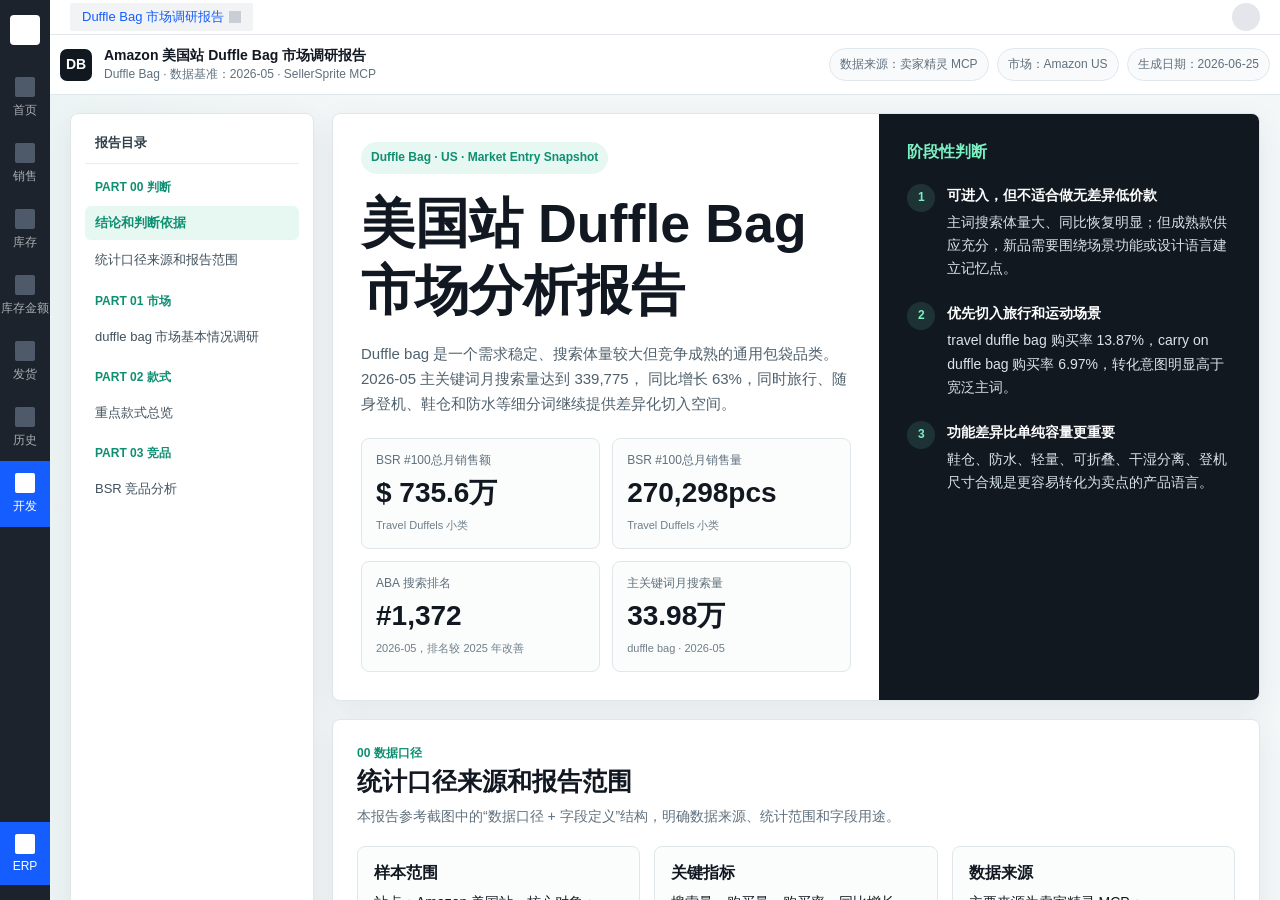
==== commit 0ddc8900: "Add files via upload 由于库存数据要做分权浏览， 索性直接分成两个网页，通过权限标签决定每个用户能看到什么。 另外，后端的接口更新时间目前处于抓瞎状态，等接口弄好了还有经典的测试" ====
--- a/duffle-bag-report.html
+++ b/duffle-bag-report.html
@@ -639,6 +639,9 @@
         </a>
         <a class="nav-item" href="inventory.html">
             <div class="nav-icon-placeholder"></div>库存
+        </a>
+        <a class="nav-item" href="inventory_value.html">
+            <div class="nav-icon-placeholder"></div>库存金额
         </a>
         <a class="nav-item" href="vc_replenishment_model.html">
             <div class="nav-icon-placeholder"></div>发货
--- a/css/dashboard.css
+++ b/css/dashboard.css
@@ -3,7 +3,7 @@
 body { background-color: #f2f3f5; display: flex; height: 100vh; overflow: hidden; }
 
 /* 侧边栏样式 */
-.sidebar { width: 40px; background-color: #1d232d; color: #fff; display: flex; flex-direction: column; align-items: center; padding: 15px 0; flex-shrink: 0; }
+.sidebar { width: 50px; background-color: #1d232d; color: #fff; display: flex; flex-direction: column; align-items: center; padding: 15px 0; flex-shrink: 0; }
 .sidebar-logo { width: 30px; height: 30px; background-color: #fff; margin-bottom: 20px; border-radius: 4px; }
 .nav-item { width: 100%; padding: 12px 0; text-align: center; font-size: 12px; color: #a9adb2; cursor: pointer; text-decoration: none; display: block; }
 .nav-item:hover { color: #fff; background-color: rgba(255,255,255,0.05); }
@@ -15,7 +15,7 @@
 .main-container { flex: 1; display: flex; flex-direction: column; overflow: hidden; }
 .top-header { height: 35px; background-color: #fff; border-bottom: 1px solid #e5e6eb; display: flex; align-items: center; justify-content: space-between; padding: 0 20px; }
 .header-tabs { display: flex; gap: 10px; }
-.tab { padding: 5px 12px; font-size: 13px; color: #4e5969; border-radius: 2px; display: flex; align-items: center; gap: 5px; }
+.tab { padding: 5px 12px; font-size: 13px; color: #4e5969; border-radius: 2px; display: flex; align-items: center; gap: 5px; text-decoration: none; cursor: pointer; }
 .tab.active { background-color: #f2f3f5; color: #165dff; }
 .close-icon-placeholder { width: 12px; height: 12px; background-color: #c9cdd4; }
 .header-right { display: flex; align-items: center; gap: 15px; }
@@ -212,3 +212,121 @@
 .login-btn:disabled { background: #94b4f7; cursor: not-allowed; }
 .login-error { color: #f53f3f; font-size: 12px; margin-top: 14px; min-height: 18px; }
 .login-footer { margin-top: 20px; font-size: 11px; color: #c9cdd4; }
+
+/* ===== 库存金额页专属样式 ===== */
+.inventory-value-page .inventory-value-stats {
+    grid-template-columns: repeat(4, minmax(0, 1fr));
+}
+
+.inventory-value-page .inventory-value-stat-card {
+    height: 92px;
+    padding: 8px 12px;
+    display: flex;
+    flex-direction: column;
+    justify-content: center;
+    gap: 6px;
+}
+
+.inventory-value-page .inventory-value-stat-card .stat-header {
+    margin-bottom: 0;
+}
+
+.inventory-value-page .stat-metric-row {
+    display: flex;
+    align-items: center;
+    justify-content: space-between;
+    gap: 10px;
+    min-width: 0;
+    font-size: 12px;
+    color: #4e5969;
+    line-height: 1.2;
+}
+
+.inventory-value-page .stat-metric-row strong {
+    font-size: 16px;
+    color: #1d2129;
+    font-weight: 700;
+    white-space: nowrap;
+}
+
+.inventory-value-page .inventory-value-table .col-image {
+    width: 70px;
+    min-width: 70px;
+    max-width: 70px;
+}
+
+.inventory-value-page .inventory-value-table thead tr:first-child th {
+    top: 0;
+    height: 32px;
+    z-index: 30;
+}
+
+.inventory-value-page .inventory-value-table thead tr:nth-child(2) th {
+    top: 32px;
+    height: 34px;
+    z-index: 29;
+}
+
+.inventory-value-page .inventory-value-table .sticky-col-group-products,
+.inventory-value-page .inventory-value-table .sticky-col-1,
+.inventory-value-page .inventory-value-table .sticky-col-2,
+.inventory-value-page .inventory-value-table .sticky-col-3,
+.inventory-value-page .inventory-value-table .sticky-col-4,
+.inventory-value-page .inventory-value-table .sticky-col-5 {
+    position: sticky;
+    background-clip: padding-box;
+}
+
+.inventory-value-page .inventory-value-table thead tr:first-child th.sticky-col-group-products {
+    left: 0;
+    z-index: 46;
+    background-color: #f7f8fa;
+}
+
+.inventory-value-page .inventory-value-table thead tr:nth-child(2) th.sticky-col-1,
+.inventory-value-page .inventory-value-table thead tr:nth-child(2) th.sticky-col-2,
+.inventory-value-page .inventory-value-table thead tr:nth-child(2) th.sticky-col-3,
+.inventory-value-page .inventory-value-table thead tr:nth-child(2) th.sticky-col-4,
+.inventory-value-page .inventory-value-table thead tr:nth-child(2) th.sticky-col-5 {
+    z-index: 45;
+    background-color: #f7f8fa;
+}
+
+.inventory-value-page .inventory-value-table tbody td.sticky-col-1,
+.inventory-value-page .inventory-value-table tbody td.sticky-col-2,
+.inventory-value-page .inventory-value-table tbody td.sticky-col-3,
+.inventory-value-page .inventory-value-table tbody td.sticky-col-4,
+.inventory-value-page .inventory-value-table tbody td.sticky-col-5 {
+    z-index: 12;
+    background-color: #fff;
+}
+
+.inventory-value-page .inventory-value-table tbody tr:hover td.sticky-col-1,
+.inventory-value-page .inventory-value-table tbody tr:hover td.sticky-col-2,
+.inventory-value-page .inventory-value-table tbody tr:hover td.sticky-col-3,
+.inventory-value-page .inventory-value-table tbody tr:hover td.sticky-col-4,
+.inventory-value-page .inventory-value-table tbody tr:hover td.sticky-col-5 {
+    background-color: #f2f3f5;
+}
+
+.inventory-value-page .inventory-value-summary-row td {
+    position: sticky;
+    top: 66px;
+    z-index: 24;
+    background-color: #fff8e8;
+    font-weight: 600;
+    color: #1d2129;
+}
+
+.inventory-value-page .inventory-value-table tbody tr.inventory-value-summary-row td.sticky-col-1,
+.inventory-value-page .inventory-value-table tbody tr.inventory-value-summary-row td.sticky-col-2,
+.inventory-value-page .inventory-value-table tbody tr.inventory-value-summary-row td.sticky-col-3,
+.inventory-value-page .inventory-value-table tbody tr.inventory-value-summary-row td.sticky-col-4,
+.inventory-value-page .inventory-value-table tbody tr.inventory-value-summary-row td.sticky-col-5 {
+    z-index: 50;
+    background-color: #fff3d6;
+}
+
+.inventory-value-page .inventory-value-summary-row .summary-label {
+    color: #d89020;
+}
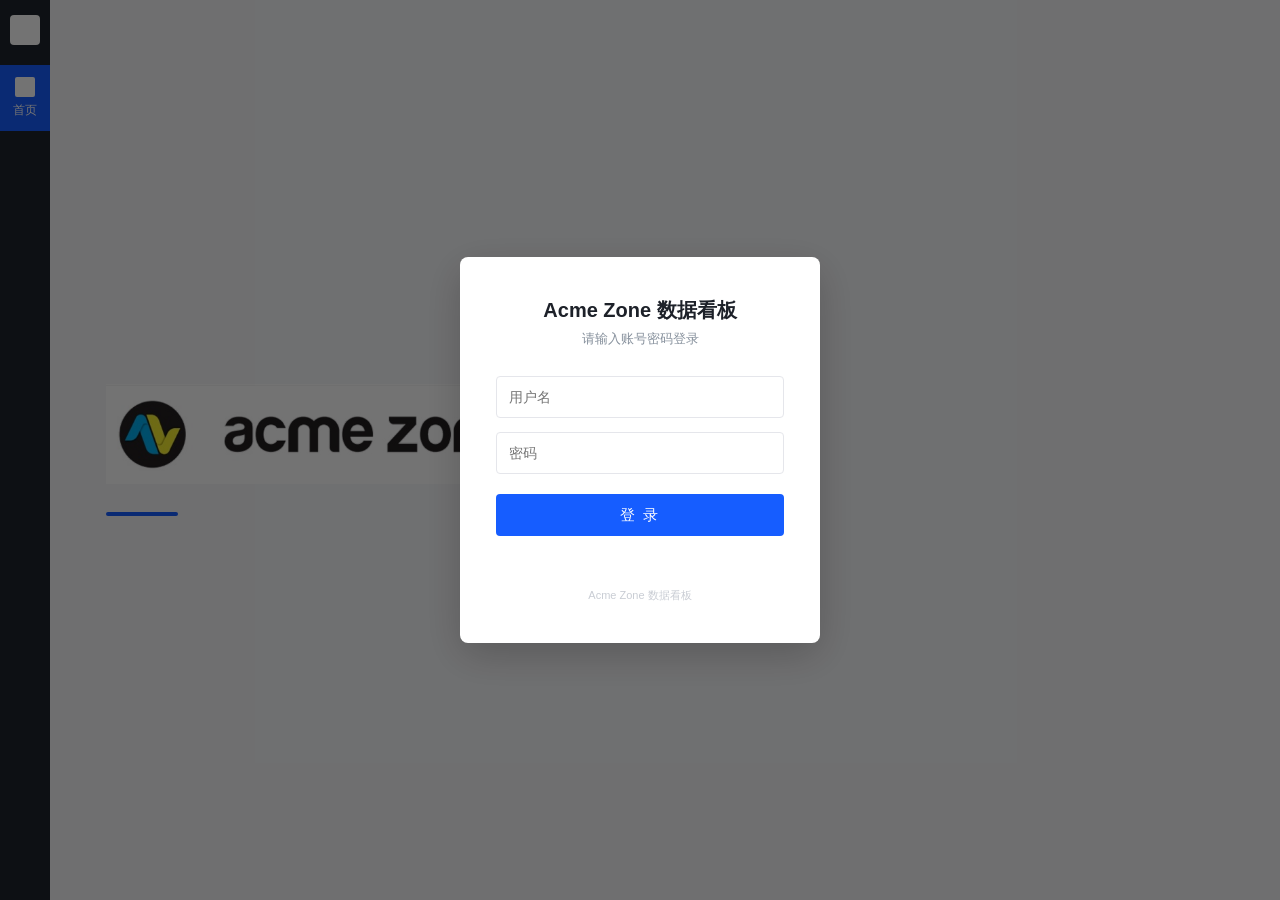
==== commit fc8696b1: "first" ====
--- a/duffle-bag-report.html
+++ b/duffle-bag-report.html
@@ -628,34 +628,8 @@
         </div>
     </div>
 
-    <!-- ===== 侧边栏 ===== -->
-    <div class="sidebar">
-        <div class="sidebar-logo"></div>
-        <a class="nav-item" href="index.html">
-            <div class="nav-icon-placeholder"></div>首页
-        </a>
-        <a class="nav-item" href="index.html">
-            <div class="nav-icon-placeholder"></div>销售
-        </a>
-        <a class="nav-item" href="inventory.html">
-            <div class="nav-icon-placeholder"></div>库存
-        </a>
-        <a class="nav-item" href="inventory_value.html">
-            <div class="nav-icon-placeholder"></div>库存金额
-        </a>
-        <a class="nav-item" href="vc_replenishment_model.html">
-            <div class="nav-icon-placeholder"></div>发货
-        </a>
-        <a class="nav-item" href="history.html">
-            <div class="nav-icon-placeholder"></div>历史
-        </a>
-        <a class="nav-item active" href="duffle-bag-report.html">
-            <div class="nav-icon-placeholder" style="background-color:#fff;"></div>开发
-        </a>
-        <a class="nav-item erp" href="#">
-            <div class="nav-icon-placeholder" style="background-color:#fff;"></div>ERP
-        </a>
-    </div>
+    <!-- ===== 侧边栏由 common.js 根据最新权限渲染 ===== -->
+    <div class="sidebar" data-active-page="product"></div>
 
     <!-- ===== 主内容区 ===== -->
     <div class="main-container">
@@ -1226,5 +1200,8 @@
     </div>
 
     <script src="js/common.js"></script>
+    <script>
+        initPublicPage({ activeKey: 'product', redirectAnonymous: true });
+    </script>
 </body>
 </html>
--- a/css/dashboard.css
+++ b/css/dashboard.css
@@ -20,6 +20,23 @@
 .close-icon-placeholder { width: 12px; height: 12px; background-color: #c9cdd4; }
 .header-right { display: flex; align-items: center; gap: 15px; }
 .user-avatar-placeholder { width: 28px; height: 28px; background-color: #e5e6eb; border-radius: 50%; }
+.logout-btn {
+    height: 24px;
+    padding: 0 10px;
+    border: 1px solid #e5e6eb;
+    border-radius: 2px;
+    background: #fff;
+    color: #4e5969;
+    font-size: 12px;
+    cursor: pointer;
+    font-family: inherit;
+    white-space: nowrap;
+}
+.logout-btn:hover {
+    color: #f53f3f;
+    border-color: #f53f3f;
+    background: #fff3f3;
+}
 
 /* 主区域内容滚动容器 */
 .content-scrollable { flex: 1; padding: 4px 16px 16px 16px; display: flex; flex-direction: column; overflow-y: auto; }
@@ -215,7 +232,19 @@
 
 /* ===== 库存金额页专属样式 ===== */
 .inventory-value-page .inventory-value-stats {
-    grid-template-columns: repeat(4, minmax(0, 1fr));
+    grid-template-columns: repeat(6, minmax(0, 1fr));
+}
+
+@media (max-width: 1200px) {
+    .inventory-value-page .inventory-value-stats {
+        grid-template-columns: repeat(3, minmax(0, 1fr));
+    }
+}
+
+@media (max-width: 760px) {
+    .inventory-value-page .inventory-value-stats {
+        grid-template-columns: 1fr;
+    }
 }
 
 .inventory-value-page .inventory-value-stat-card {
@@ -330,3 +359,62 @@
 .inventory-value-page .inventory-value-summary-row .summary-label {
     color: #d89020;
 }
+
+/* ===== 首页 ===== */
+.front-page .front-content {
+    flex: 1;
+    min-width: 0;
+    padding: 48px 56px;
+    overflow-y: auto;
+    background: #f7f8fa;
+    position: relative;
+}
+
+.front-page .front-logout-btn {
+    position: absolute;
+    top: 18px;
+    left: 24px;
+}
+
+.front-page .front-panel {
+    max-width: 860px;
+    min-height: calc(100vh - 96px);
+    display: flex;
+    flex-direction: column;
+    justify-content: center;
+    gap: 28px;
+}
+
+.front-page .front-logo {
+    width: min(420px, 80vw);
+    height: auto;
+    display: block;
+}
+
+.front-page .front-intro {
+    max-width: 760px;
+    font-size: 20px;
+    line-height: 1.8;
+    color: #1d2129;
+}
+
+.front-page .front-subline {
+    width: 72px;
+    height: 4px;
+    background: #165dff;
+    border-radius: 2px;
+}
+
+@media (max-width: 760px) {
+    .front-page .front-content {
+        padding: 32px 24px;
+    }
+
+    .front-page .front-panel {
+        min-height: calc(100vh - 64px);
+    }
+
+    .front-page .front-intro {
+        font-size: 16px;
+    }
+}
